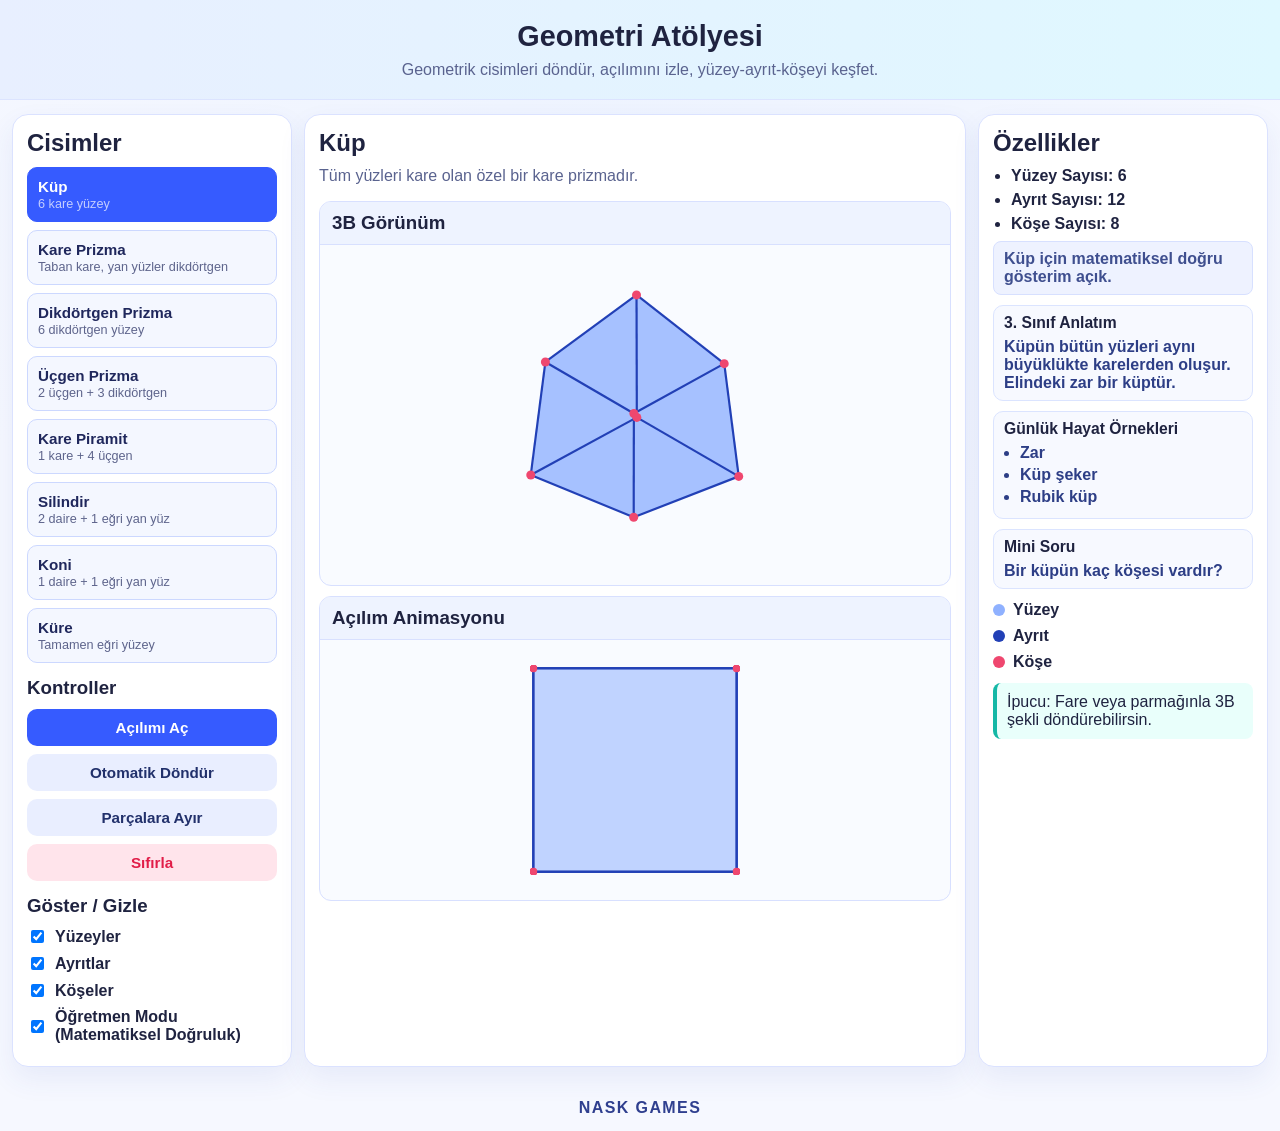
==== tools/geometri/index.html @ 809a8f54 "Update site content and legal pages" ====
<!doctype html>
<html lang="tr">
<head>
  <meta charset="UTF-8">
  <meta name="viewport" content="width=device-width, initial-scale=1.0">
  <title>Geometri Atölyesi - İlkokul 3. Sınıf</title>
  <link rel="stylesheet" href="style.css">
</head>
<body>
  <header class="topbar">
    <h1>Geometri Atölyesi</h1>
    <p>Geometrik cisimleri döndür, açılımını izle, yüzey-ayrıt-köşeyi keşfet.</p>
  </header>

  <main class="layout">
    <aside class="panel controls">
      <h2>Cisimler</h2>
      <div id="shapeButtons" class="shape-list"></div>

      <h3>Kontroller</h3>
      <div class="actions">
        <button id="toggleOpenBtn" class="btn primary">Açılımı Aç</button>
        <button id="toggleRotateBtn" class="btn">Otomatik Döndür</button>
        <button id="toggleExplodeBtn" class="btn">Parçalara Ayır</button>
        <button id="resetBtn" class="btn danger">Sıfırla</button>
      </div>

      <h3>Göster / Gizle</h3>
      <label class="check"><input id="showFaces" type="checkbox" checked> Yüzeyler</label>
      <label class="check"><input id="showEdges" type="checkbox" checked> Ayrıtlar</label>
      <label class="check"><input id="showVertices" type="checkbox" checked> Köşeler</label>
      <label class="check"><input id="strictMode" type="checkbox" checked> Öğretmen Modu (Matematiksel Doğruluk)</label>
    </aside>

    <section class="panel viewer">
      <h2 id="shapeTitle">Küp</h2>
      <p id="shapeDesc"></p>

      <div class="canvas-card">
        <h3>3B Görünüm</h3>
        <canvas id="mainCanvas"></canvas>
      </div>

      <div class="canvas-card">
        <h3>Açılım Animasyonu</h3>
        <canvas id="netCanvas"></canvas>
      </div>
    </section>

    <aside class="panel info">
      <h2>Özellikler</h2>
      <ul id="shapeProps"></ul>
      <p id="shapeNote" class="note"></p>
      <div class="learn-box">
        <h3>3. Sınıf Anlatım</h3>
        <p id="shapeKidInfo"></p>
      </div>
      <div class="learn-box">
        <h3>Günlük Hayat Örnekleri</h3>
        <ul id="shapeExamples"></ul>
      </div>
      <div class="learn-box">
        <h3>Mini Soru</h3>
        <p id="shapeQuestion"></p>
      </div>
      <div class="legend">
        <span><i class="dot face"></i> Yüzey</span>
        <span><i class="dot edge"></i> Ayrıt</span>
        <span><i class="dot vertex"></i> Köşe</span>
      </div>
      <p class="tip">İpucu: Fare veya parmağınla 3B şekli döndürebilirsin.</p>
    </aside>
  </main>

  <footer class="signature">NASK GAMES</footer>

  <script src="app.js"></script>
</body>
</html>
---- tools/geometri/style.css ----
:root {
  --bg: #f4f7ff;
  --panel: #ffffff;
  --text: #1f2340;
  --muted: #5a638f;
  --accent: #365bff;
  --accent-2: #14b8a6;
  --danger: #e11d48;
  --edge: #2240b6;
}

* { box-sizing: border-box; }

body {
  margin: 0;
  font-family: "Segoe UI", Arial, sans-serif;
  color: var(--text);
  background: radial-gradient(circle at top, #edf3ff, #f6f8ff 60%);
}

.topbar {
  text-align: center;
  padding: 20px 14px;
  border-bottom: 1px solid #dce4ff;
  background: linear-gradient(90deg, #e8efff, #dff8ff);
}

.topbar h1 { margin: 0; font-size: 1.8rem; }
.topbar p { margin: 8px 0 0; color: var(--muted); }

.layout {
  max-width: 1320px;
  margin: 14px auto;
  padding: 0 12px 18px;
  display: grid;
  gap: 12px;
  grid-template-columns: 280px 1fr 290px;
}

.panel {
  background: var(--panel);
  border: 1px solid #dbe2ff;
  border-radius: 16px;
  padding: 14px;
  box-shadow: 0 12px 28px rgba(49, 72, 174, 0.08);
}

h2, h3 { margin: 0 0 10px; }
.controls h3 { margin-top: 14px; }

.shape-list {
  display: grid;
  gap: 8px;
}

.shape-btn {
  text-align: left;
  border: 1px solid #ccd8ff;
  border-radius: 10px;
  background: #f4f7ff;
  padding: 10px;
  cursor: pointer;
  font-size: 0.95rem;
  font-weight: 600;
  color: #1f275c;
}

.shape-btn small {
  display: block;
  font-weight: 500;
  opacity: 0.7;
  margin-top: 2px;
}

.shape-btn.active {
  background: #365bff;
  color: #fff;
  border-color: #365bff;
}

.actions {
  display: grid;
  gap: 8px;
}

.btn {
  border: 0;
  border-radius: 10px;
  padding: 10px;
  cursor: pointer;
  font-size: 0.95rem;
  font-weight: 700;
  background: #e9eeff;
  color: #21306b;
}

.btn.primary { background: var(--accent); color: #fff; }
.btn.danger { background: #ffe4eb; color: var(--danger); }

.check {
  display: flex;
  align-items: center;
  gap: 8px;
  margin: 8px 0;
  font-weight: 600;
}

.viewer p {
  margin-top: 0;
  color: var(--muted);
}

.canvas-card {
  margin-top: 10px;
  border: 1px solid #d8e0ff;
  border-radius: 12px;
  overflow: hidden;
  background: #f9fbff;
}

.canvas-card h3 {
  margin: 0;
  padding: 10px 12px;
  background: #eef3ff;
  border-bottom: 1px solid #d8e0ff;
}

canvas {
  width: 100%;
  height: 340px;
  display: block;
  touch-action: none;
}

#netCanvas {
  height: 260px;
}

.info ul {
  margin: 0;
  padding-left: 18px;
}

.info li {
  margin: 6px 0;
  font-weight: 600;
}

.legend {
  margin-top: 12px;
  display: grid;
  gap: 8px;
}

.legend span {
  display: flex;
  align-items: center;
  gap: 8px;
  font-weight: 600;
}

.dot {
  width: 12px;
  height: 12px;
  border-radius: 50%;
  display: inline-block;
}

.dot.face { background: #8fb1ff; }
.dot.edge { background: var(--edge); }
.dot.vertex { background: #ef476f; }

.tip {
  margin-top: 12px;
  border-left: 4px solid var(--accent-2);
  background: #e9fffb;
  padding: 10px;
  border-radius: 8px;
}

.note {
  margin: 8px 0 0;
  color: #3f4f8f;
  background: #eef2ff;
  border: 1px solid #d7e0ff;
  border-radius: 8px;
  padding: 8px 10px;
  font-weight: 600;
}

.learn-box {
  margin-top: 10px;
  border: 1px solid #dbe4ff;
  border-radius: 10px;
  background: #f7f9ff;
  padding: 8px 10px;
}

.learn-box h3 {
  margin: 0 0 6px;
  font-size: 0.98rem;
}

.learn-box p,
.learn-box ul {
  margin: 0;
  color: #2d3e86;
  font-weight: 600;
}

.learn-box ul {
  padding-left: 16px;
}

.learn-box li {
  margin: 4px 0;
}

.signature {
  text-align: center;
  font-weight: 800;
  letter-spacing: 1.4px;
  color: #2f3f8f;
  margin: 6px 0 14px;
  user-select: none;
}

@media (max-width: 1050px) {
  .layout {
    grid-template-columns: 1fr;
  }
  canvas { height: 300px; }
  #netCanvas { height: 230px; }
}
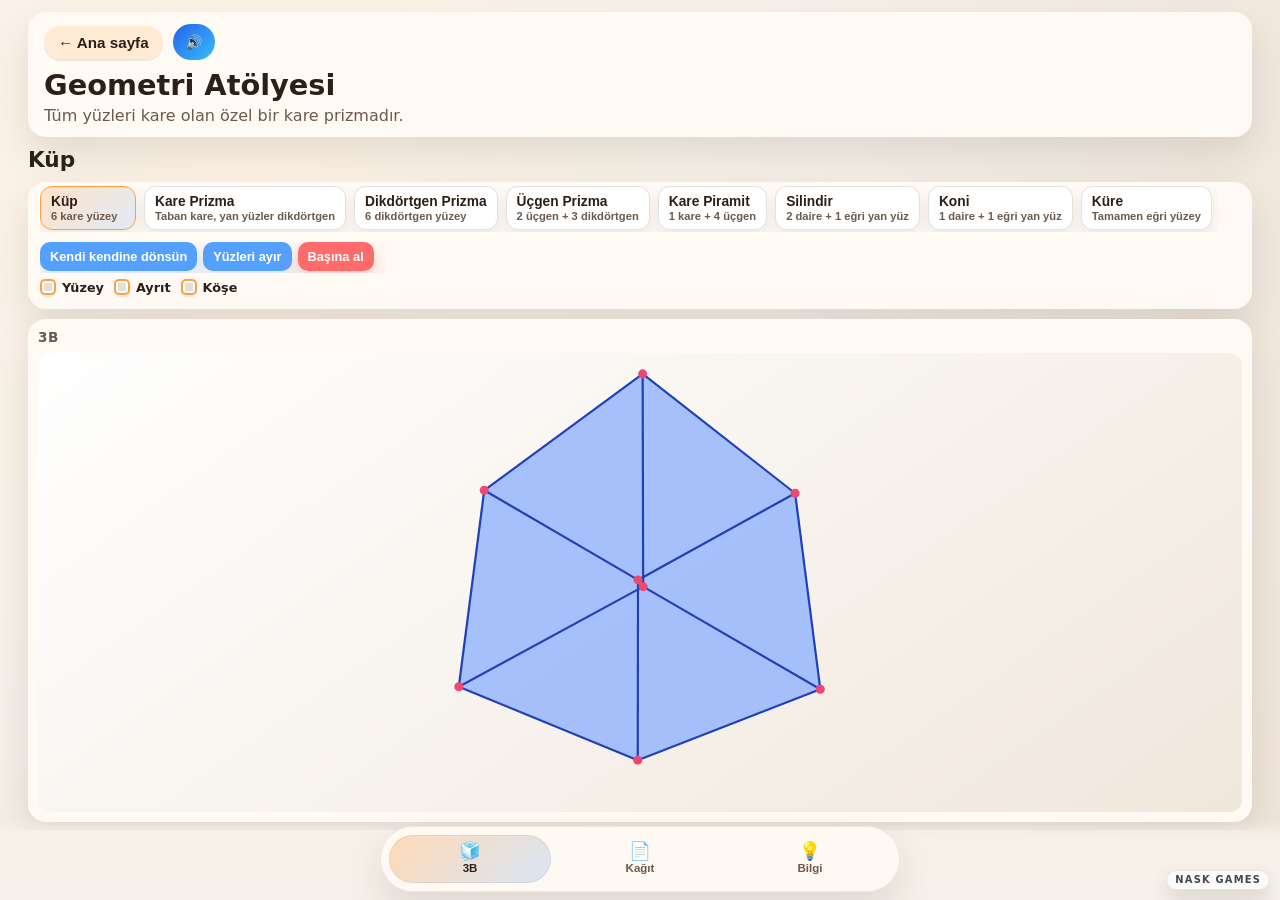
==== commit 1cb45e59: "Clean rebuild from local files" ====
--- a/tools/geometri/index.html
+++ b/tools/geometri/index.html
@@ -2,78 +2,117 @@
 <html lang="tr">
 <head>
   <meta charset="UTF-8">
-  <meta name="viewport" content="width=device-width, initial-scale=1.0">
-  <title>Geometri Atölyesi - İlkokul 3. Sınıf</title>
+  <meta name="viewport" content="width=device-width, initial-scale=1.0, viewport-fit=cover">
+  <title>Geometri Atölyesi</title>
+  <link rel="stylesheet" href="../tool-sound.css" />
   <link rel="stylesheet" href="style.css">
 </head>
-<body>
-  <header class="topbar">
-    <h1>Geometri Atölyesi</h1>
-    <p>Geometrik cisimleri döndür, açılımını izle, yüzey-ayrıt-köşeyi keşfet.</p>
-  </header>
+<body class="geo-app">
+  <div class="geo-app-flow">
+    <header class="topbar">
+      <div class="topbar-row topbar-row--with-sound">
+        <button type="button" class="btn-back" id="backToDuellomatik" aria-label="Düellomatik ana sayfaya dön">← Ana sayfa</button>
+        <button type="button" class="chip-btn--sound" id="toggle-sound" aria-pressed="false" title="Seslendir">🔊</button>
+      </div>
+      <div class="title-wrap">
+        <h1>Geometri Atölyesi</h1>
+        <p id="shapeDesc">Şekilleri çevir; kağıt halini ve bilgileri keşfet.</p>
+      </div>
+    </header>
 
-  <main class="layout">
-    <aside class="panel controls">
-      <h2>Cisimler</h2>
-      <div id="shapeButtons" class="shape-list"></div>
-
-      <h3>Kontroller</h3>
-      <div class="actions">
-        <button id="toggleOpenBtn" class="btn primary">Açılımı Aç</button>
-        <button id="toggleRotateBtn" class="btn">Otomatik Döndür</button>
-        <button id="toggleExplodeBtn" class="btn">Parçalara Ayır</button>
-        <button id="resetBtn" class="btn danger">Sıfırla</button>
+    <main class="app-main">
+      <div class="app-main-head">
+        <h2 id="shapeTitle">Küp</h2>
       </div>
 
-      <h3>Göster / Gizle</h3>
-      <label class="check"><input id="showFaces" type="checkbox" checked> Yüzeyler</label>
-      <label class="check"><input id="showEdges" type="checkbox" checked> Ayrıtlar</label>
-      <label class="check"><input id="showVertices" type="checkbox" checked> Köşeler</label>
-      <label class="check"><input id="strictMode" type="checkbox" checked> Öğretmen Modu (Matematiksel Doğruluk)</label>
-    </aside>
-
-    <section class="panel viewer">
-      <h2 id="shapeTitle">Küp</h2>
-      <p id="shapeDesc"></p>
-
-      <div class="canvas-card">
-        <h3>3B Görünüm</h3>
-        <canvas id="mainCanvas"></canvas>
+      <div id="geo-controls-rail" class="geo-controls-rail">
+        <button type="button" class="geo-controls-toggle" id="geo-controls-toggle" aria-expanded="false" aria-controls="geo-controls-drawer">
+          <span class="geo-controls-toggle-text">Şekil ve ayarlar</span>
+          <span class="geo-controls-toggle-chev" aria-hidden="true">▼</span>
+        </button>
+        <div id="geo-controls-drawer" class="geo-controls-drawer" aria-hidden="true">
+          <div class="geo-controls-drawer-inner">
+            <div id="shapeButtons" class="shape-scroll"></div>
+            <section class="sticky-controls" id="sticky-controls" data-active-tab="3d">
+              <div class="action-row" id="action-row">
+                <button id="toggleOpenBtn" class="btn primary tab-only-net" type="button">Kağıttaki gibi göster</button>
+                <button id="toggleRotateBtn" class="btn tab-only-not-info" type="button">Kendi kendine dönsün</button>
+                <button id="toggleExplodeBtn" class="btn tab-only-3d" type="button">Yüzleri ayır</button>
+                <button id="resetBtn" class="btn danger" type="button">Başına al</button>
+              </div>
+              <div class="toggle-row" id="geometry-toggles">
+                <label class="geo-toggle">
+                  <input id="showFaces" class="geo-toggle-input" type="checkbox" checked>
+                  <span class="geo-toggle-mark" aria-hidden="true"></span>
+                  <span class="geo-toggle-label">Yüzey</span>
+                </label>
+                <label class="geo-toggle">
+                  <input id="showEdges" class="geo-toggle-input" type="checkbox" checked>
+                  <span class="geo-toggle-mark" aria-hidden="true"></span>
+                  <span class="geo-toggle-label">Ayrıt</span>
+                </label>
+                <label class="geo-toggle">
+                  <input id="showVertices" class="geo-toggle-input" type="checkbox" checked>
+                  <span class="geo-toggle-mark" aria-hidden="true"></span>
+                  <span class="geo-toggle-label">Köşe</span>
+                </label>
+              </div>
+            </section>
+          </div>
+        </div>
       </div>
 
-      <div class="canvas-card">
-        <h3>Açılım Animasyonu</h3>
-        <canvas id="netCanvas"></canvas>
+      <div class="view-panels">
+        <section id="panel-view-3d" class="view-panel active">
+          <h3 class="view-panel-tag">3B</h3>
+          <canvas id="mainCanvas"></canvas>
+        </section>
+
+        <section id="panel-view-net" class="view-panel">
+          <h3 class="view-panel-tag">Kağıt</h3>
+          <canvas id="netCanvas"></canvas>
+        </section>
+
+        <section id="panel-view-info" class="view-panel">
+          <h3 class="view-panel-tag">Bilgi</h3>
+          <ul id="shapeProps"></ul>
+          <p id="shapeNote" class="note"></p>
+          <div class="learn-box">
+            <h4>Sana anlatım</h4>
+            <p id="shapeKidInfo"></p>
+          </div>
+          <div class="learn-box">
+            <h4>Hayattan örnekler</h4>
+            <ul id="shapeExamples"></ul>
+          </div>
+          <div class="learn-box">
+            <h4>Mini soru</h4>
+            <p id="shapeQuestion"></p>
+          </div>
+        </section>
       </div>
-    </section>
+    </main>
+  </div>
 
-    <aside class="panel info">
-      <h2>Özellikler</h2>
-      <ul id="shapeProps"></ul>
-      <p id="shapeNote" class="note"></p>
-      <div class="learn-box">
-        <h3>3. Sınıf Anlatım</h3>
-        <p id="shapeKidInfo"></p>
-      </div>
-      <div class="learn-box">
-        <h3>Günlük Hayat Örnekleri</h3>
-        <ul id="shapeExamples"></ul>
-      </div>
-      <div class="learn-box">
-        <h3>Mini Soru</h3>
-        <p id="shapeQuestion"></p>
-      </div>
-      <div class="legend">
-        <span><i class="dot face"></i> Yüzey</span>
-        <span><i class="dot edge"></i> Ayrıt</span>
-        <span><i class="dot vertex"></i> Köşe</span>
-      </div>
-      <p class="tip">İpucu: Fare veya parmağınla 3B şekli döndürebilirsin.</p>
-    </aside>
-  </main>
+  <div class="geo-bottom-dock" role="navigation" aria-label="Görünüm">
+    <nav class="bottom-tabs" aria-label="Görünüm seç">
+      <button class="tab-btn active" type="button" data-tab="3d" title="Üç boyutlu model">
+        <span class="tab-ico" aria-hidden="true">🧊</span>
+        <span class="tab-lbl">3B</span>
+      </button>
+      <button class="tab-btn" type="button" data-tab="net" title="Kağıt üstündeki açılım">
+        <span class="tab-ico" aria-hidden="true">📄</span>
+        <span class="tab-lbl">Kağıt</span>
+      </button>
+      <button class="tab-btn" type="button" data-tab="info" title="Bilgi ve soru">
+        <span class="tab-ico" aria-hidden="true">💡</span>
+        <span class="tab-lbl">Bilgi</span>
+      </button>
+    </nav>
+  </div>
 
   <footer class="signature">NASK GAMES</footer>
-
+  <script src="../tool-sound.js"></script>
   <script src="app.js"></script>
 </body>
 </html>
--- a/tools/tool-sound.css
+++ b/tools/tool-sound.css
@@ -0,0 +1,39 @@
+/* Ses butonu — noktalama atölyesi ile uyumlu */
+.chip-btn--sound {
+  border: none;
+  border-radius: 999px;
+  padding: 10px 12px;
+  font-weight: 800;
+  font-size: 0.88rem;
+  cursor: pointer;
+  color: #fff;
+  background: linear-gradient(135deg, #2563eb, #38bdf8);
+  white-space: nowrap;
+  flex-shrink: 0;
+}
+
+.chip-btn--sound[aria-pressed="true"] {
+  box-shadow: 0 0 0 3px rgba(37, 99, 235, 0.35);
+}
+
+.topbar--with-sound {
+  display: grid;
+  grid-template-columns: auto 1fr auto;
+  gap: 10px;
+  align-items: center;
+}
+
+.topbar-row--with-sound {
+  display: flex;
+  align-items: center;
+  justify-content: space-between;
+  gap: 10px;
+  width: 100%;
+}
+
+.topbar-row--with-sound .topbar-row-end {
+  display: flex;
+  align-items: center;
+  gap: 8px;
+  margin-left: auto;
+}
--- a/tools/geometri/style.css
+++ b/tools/geometri/style.css
@@ -1,234 +1,567 @@
 :root {
-  --bg: #f4f7ff;
-  --panel: #ffffff;
-  --text: #1f2340;
-  --muted: #5a638f;
-  --accent: #365bff;
-  --accent-2: #14b8a6;
-  --danger: #e11d48;
-  --edge: #2240b6;
-}
-
-* { box-sizing: border-box; }
-
-body {
-  margin: 0;
-  font-family: "Segoe UI", Arial, sans-serif;
-  color: var(--text);
-  background: radial-gradient(circle at top, #edf3ff, #f6f8ff 60%);
+  --bg: #f6f1ea;
+  --panel: #fffaf4;
+  --ink: #2b1f16;
+  --muted: #6b5a4d;
+  --accent: #ff9f43;
+  --accent-2: #54a0ff;
+  --danger: #ff6b6b;
+  --shadow: 0 18px 40px rgba(43, 31, 22, 0.12);
+  --radius: 18px;
+  --geo-dock-h: 70px;
+}
+
+*,
+*::before,
+*::after {
+  box-sizing: border-box;
+}
+
+body.geo-app {
+  margin: 0;
+  min-height: 100dvh;
+  font-family: "Segoe UI", system-ui, -apple-system, sans-serif;
+  background: radial-gradient(circle at 20% 20%, #fff4e6, #f6f1ea 45%, #efe4d8);
+  color: var(--ink);
+  display: flex;
+  flex-direction: column;
+  padding-bottom: calc(var(--geo-dock-h) + env(safe-area-inset-bottom, 0px));
+}
+
+.geo-app-flow {
+  flex: 1;
+  min-height: 0;
+  display: flex;
+  flex-direction: column;
+  padding: 12px clamp(12px, 3vw, 28px) 8px;
+  gap: 10px;
+  overflow: hidden;
 }
 
 .topbar {
-  text-align: center;
-  padding: 20px 14px;
-  border-bottom: 1px solid #dce4ff;
-  background: linear-gradient(90deg, #e8efff, #dff8ff);
-}
-
-.topbar h1 { margin: 0; font-size: 1.8rem; }
-.topbar p { margin: 8px 0 0; color: var(--muted); }
-
-.layout {
-  max-width: 1320px;
-  margin: 14px auto;
-  padding: 0 12px 18px;
+  background: var(--panel);
+  border-radius: var(--radius);
+  padding: 12px 16px;
+  box-shadow: var(--shadow);
+  display: flex;
+  flex-direction: column;
+  gap: 8px;
+}
+
+.topbar-row {
+  display: flex;
+  align-items: center;
+  justify-content: flex-start;
+}
+
+.btn-back {
+  border: none;
+  background: rgba(255, 159, 67, 0.18);
+  color: var(--ink);
+  font-weight: 700;
+  font-size: 0.95rem;
+  padding: 8px 14px;
+  border-radius: 999px;
+  cursor: pointer;
+  box-shadow: 0 2px 0 rgba(43, 31, 22, 0.08);
+}
+
+.btn-back:hover {
+  background: rgba(255, 159, 67, 0.28);
+}
+
+.title-wrap h1 {
+  margin: 0;
+  font-size: clamp(1.35rem, 3vw, 1.8rem);
+}
+
+.title-wrap p {
+  margin: 4px 0 0;
+  color: var(--muted);
+}
+
+.app-main {
+  flex: 1;
+  min-height: 0;
+  display: flex;
+  flex-direction: column;
+  gap: 10px;
+}
+
+.app-main-head {
+  display: flex;
+  align-items: center;
+  justify-content: space-between;
+  gap: 10px;
+}
+
+.app-main-head h2 {
+  margin: 0;
+  font-size: clamp(1.1rem, 2.4vw, 1.35rem);
+}
+
+/* Akordeon: modelin üstüne binmez, main içinde yer kaplar */
+.geo-controls-rail {
+  flex-shrink: 0;
+  background: var(--panel);
+  border-radius: var(--radius);
+  box-shadow: var(--shadow);
+  overflow: hidden;
+}
+
+.geo-controls-toggle {
+  width: 100%;
+  display: flex;
+  align-items: center;
+  justify-content: space-between;
+  gap: 10px;
+  padding: 12px 14px;
+  border: none;
+  background: linear-gradient(135deg, rgba(255, 159, 67, 0.2), rgba(84, 160, 255, 0.15));
+  color: var(--ink);
+  font-weight: 800;
+  font-size: 0.95rem;
+  cursor: pointer;
+  font-family: inherit;
+  position: relative;
+  z-index: 1;
+}
+
+/* Kapalıyken altta kalan ince çizgiyi ört (açıkken animasyonu bozmasın) */
+.geo-controls-rail:not(.is-expanded) .geo-controls-toggle {
+  margin-bottom: -1px;
+  padding-bottom: 13px;
+}
+
+.geo-controls-toggle:hover {
+  filter: brightness(1.02);
+}
+
+.geo-controls-toggle-chev {
+  font-size: 0.7rem;
+  opacity: 0.75;
+  transition: transform 0.2s ease;
+}
+
+.geo-controls-rail.is-expanded .geo-controls-toggle-chev {
+  transform: rotate(180deg);
+}
+
+.geo-controls-drawer {
   display: grid;
-  gap: 12px;
-  grid-template-columns: 280px 1fr 290px;
-}
-
-.panel {
-  background: var(--panel);
-  border: 1px solid #dbe2ff;
-  border-radius: 16px;
-  padding: 14px;
-  box-shadow: 0 12px 28px rgba(49, 72, 174, 0.08);
-}
-
-h2, h3 { margin: 0 0 10px; }
-.controls h3 { margin-top: 14px; }
-
-.shape-list {
-  display: grid;
+  grid-template-rows: 0fr;
+  transition: grid-template-rows 0.28s ease;
+  overflow: hidden;
+  min-height: 0;
+  contain: paint;
+}
+
+.geo-controls-rail:not(.is-expanded) .geo-controls-drawer {
+  pointer-events: none;
+}
+
+.geo-controls-rail.is-expanded .geo-controls-drawer {
+  grid-template-rows: 1fr;
+}
+
+.geo-controls-drawer-inner {
+  min-height: 0;
+  overflow: hidden;
+  display: flex;
+  flex-direction: column;
+  gap: 10px;
+  padding: 0 12px 12px;
+  max-height: min(32vh, 210px);
+}
+
+.geo-controls-rail.is-expanded .geo-controls-drawer-inner {
+  overflow-y: auto;
+  -webkit-overflow-scrolling: touch;
+}
+
+.shape-scroll {
+  display: flex;
   gap: 8px;
+  overflow-x: auto;
+  padding-bottom: 2px;
+  scrollbar-width: thin;
 }
 
 .shape-btn {
+  border: 1px solid rgba(43, 31, 22, 0.12);
+  background: #fff;
+  border-radius: 12px;
+  padding: 7px 10px;
+  min-width: 96px;
+  cursor: pointer;
   text-align: left;
-  border: 1px solid #ccd8ff;
-  border-radius: 10px;
-  background: #f4f7ff;
-  padding: 10px;
-  cursor: pointer;
-  font-size: 0.95rem;
-  font-weight: 600;
-  color: #1f275c;
+  font-weight: 700;
+  font-size: 0.86rem;
+  color: var(--ink);
+  box-shadow: 0 6px 14px rgba(43, 31, 22, 0.08);
+  flex: 0 0 auto;
 }
 
 .shape-btn small {
   display: block;
-  font-weight: 500;
-  opacity: 0.7;
-  margin-top: 2px;
+  color: var(--muted);
+  font-weight: 600;
+  font-size: 0.7rem;
+  margin-top: 1px;
 }
 
 .shape-btn.active {
-  background: #365bff;
+  border-color: var(--accent);
+  background: linear-gradient(135deg, rgba(255, 159, 67, 0.25), rgba(84, 160, 255, 0.18));
+}
+
+.sticky-controls {
+  display: flex;
+  flex-direction: column;
+  gap: 6px;
+}
+
+.sticky-controls[data-active-tab="info"] .action-row,
+.sticky-controls[data-active-tab="info"] .toggle-row {
+  display: none;
+}
+
+.sticky-controls[data-active-tab="3d"] .tab-only-net {
+  display: none;
+}
+
+.sticky-controls[data-active-tab="net"] .tab-only-3d {
+  display: none;
+}
+
+.sticky-controls[data-active-tab="info"] .tab-only-not-info {
+  display: none;
+}
+
+.action-row {
+  display: flex;
+  flex-wrap: nowrap;
+  gap: 6px;
+  overflow-x: auto;
+  padding-bottom: 2px;
+}
+
+.btn {
+  border: none;
+  border-radius: 10px;
+  padding: 7px 10px;
+  font-weight: 700;
+  font-size: 0.8rem;
+  white-space: nowrap;
+  cursor: pointer;
   color: #fff;
-  border-color: #365bff;
-}
-
-.actions {
-  display: grid;
+  background: var(--accent-2);
+  box-shadow: 0 8px 18px rgba(84, 160, 255, 0.25);
+}
+
+.btn.primary {
+  background: var(--accent);
+  color: #2b1f16;
+  box-shadow: 0 8px 18px rgba(255, 159, 67, 0.35);
+}
+
+.btn.danger {
+  background: var(--danger);
+  box-shadow: 0 8px 18px rgba(255, 107, 107, 0.35);
+}
+
+.toggle-row {
+  display: flex;
+  flex-wrap: nowrap;
+  overflow-x: auto;
+  gap: 8px 10px;
+  padding-bottom: 2px;
+  align-items: center;
+}
+
+.geo-toggle {
+  display: inline-flex;
+  align-items: center;
+  gap: 6px;
+  cursor: pointer;
+  font-weight: 700;
+  font-size: 0.8rem;
+  color: var(--ink);
+  user-select: none;
+  white-space: nowrap;
+}
+
+.geo-toggle-input {
+  position: absolute;
+  opacity: 0;
+  width: 0;
+  height: 0;
+}
+
+.geo-toggle-mark {
+  width: 16px;
+  height: 16px;
+  border-radius: 5px;
+  border: 2px solid rgba(43, 31, 22, 0.22);
+  background: #fff;
+  box-shadow: inset 0 0 0 2px #fff;
+  display: inline-grid;
+  place-items: center;
+  transition: border-color 0.15s ease, background 0.15s ease, box-shadow 0.15s ease;
+}
+
+.geo-toggle-input:checked + .geo-toggle-mark {
+  border-color: var(--accent);
+  background: linear-gradient(135deg, rgba(255, 159, 67, 0.35), rgba(84, 160, 255, 0.28));
+  box-shadow: inset 0 0 0 2px #fff, 0 2px 0 rgba(43, 31, 22, 0.08);
+}
+
+.geo-toggle-input:focus-visible + .geo-toggle-mark {
+  outline: 2px solid var(--accent-2);
+  outline-offset: 2px;
+}
+
+.view-panels {
+  flex: 1;
+  min-height: 0;
+  position: relative;
+}
+
+.view-panel {
+  position: absolute;
+  inset: 0;
+  background: var(--panel);
+  border-radius: var(--radius);
+  box-shadow: var(--shadow);
+  padding: 10px;
+  display: none;
+  flex-direction: column;
   gap: 8px;
-}
-
-.btn {
-  border: 0;
-  border-radius: 10px;
-  padding: 10px;
-  cursor: pointer;
-  font-size: 0.95rem;
-  font-weight: 700;
-  background: #e9eeff;
-  color: #21306b;
-}
-
-.btn.primary { background: var(--accent); color: #fff; }
-.btn.danger { background: #ffe4eb; color: var(--danger); }
-
-.check {
-  display: flex;
-  align-items: center;
-  gap: 8px;
-  margin: 8px 0;
-  font-weight: 600;
-}
-
-.viewer p {
-  margin-top: 0;
-  color: var(--muted);
-}
-
-.canvas-card {
-  margin-top: 10px;
-  border: 1px solid #d8e0ff;
+  overflow: hidden;
+}
+
+.view-panel.active {
+  display: flex;
+}
+
+.view-panel-tag {
+  margin: 0;
+  font-size: 0.85rem;
+  letter-spacing: 0.04em;
+  text-transform: uppercase;
+  color: var(--muted);
+}
+
+canvas#mainCanvas,
+canvas#netCanvas {
+  flex: 1;
+  width: 100%;
+  min-height: 0;
   border-radius: 12px;
-  overflow: hidden;
-  background: #f9fbff;
-}
-
-.canvas-card h3 {
-  margin: 0;
+  background: linear-gradient(145deg, #fff, #f0e7dc);
+  touch-action: none;
+}
+
+#shapeProps {
+  margin: 0;
+  padding-left: 18px;
+  color: var(--muted);
+}
+
+.note {
+  margin: 0;
+  color: var(--muted);
+}
+
+.learn-box {
+  border: 1px dashed rgba(43, 31, 22, 0.15);
+  border-radius: 12px;
   padding: 10px 12px;
-  background: #eef3ff;
-  border-bottom: 1px solid #d8e0ff;
-}
-
-canvas {
-  width: 100%;
-  height: 340px;
-  display: block;
-  touch-action: none;
-}
-
-#netCanvas {
-  height: 260px;
-}
-
-.info ul {
-  margin: 0;
-  padding-left: 18px;
-}
-
-.info li {
-  margin: 6px 0;
-  font-weight: 600;
-}
-
-.legend {
-  margin-top: 12px;
-  display: grid;
-  gap: 8px;
-}
-
-.legend span {
-  display: flex;
-  align-items: center;
-  gap: 8px;
-  font-weight: 600;
-}
-
-.dot {
-  width: 12px;
-  height: 12px;
-  border-radius: 50%;
-  display: inline-block;
-}
-
-.dot.face { background: #8fb1ff; }
-.dot.edge { background: var(--edge); }
-.dot.vertex { background: #ef476f; }
-
-.tip {
-  margin-top: 12px;
-  border-left: 4px solid var(--accent-2);
-  background: #e9fffb;
-  padding: 10px;
-  border-radius: 8px;
-}
-
-.note {
-  margin: 8px 0 0;
-  color: #3f4f8f;
-  background: #eef2ff;
-  border: 1px solid #d7e0ff;
-  border-radius: 8px;
-  padding: 8px 10px;
-  font-weight: 600;
-}
-
-.learn-box {
-  margin-top: 10px;
-  border: 1px solid #dbe4ff;
-  border-radius: 10px;
-  background: #f7f9ff;
-  padding: 8px 10px;
-}
-
-.learn-box h3 {
+  background: #fff;
+}
+
+.learn-box h4 {
   margin: 0 0 6px;
-  font-size: 0.98rem;
 }
 
 .learn-box p,
 .learn-box ul {
   margin: 0;
-  color: #2d3e86;
-  font-weight: 600;
-}
-
-.learn-box ul {
-  padding-left: 16px;
-}
-
-.learn-box li {
-  margin: 4px 0;
+  color: var(--muted);
+}
+
+.geo-bottom-dock {
+  position: fixed;
+  left: 0;
+  right: 0;
+  bottom: 0;
+  z-index: 500;
+  padding: 8px clamp(12px, 3vw, 28px) calc(8px + env(safe-area-inset-bottom, 0px));
+  background: linear-gradient(180deg, rgba(246, 241, 234, 0), rgba(246, 241, 234, 0.92) 28%, #f6f1ea);
+  pointer-events: none;
+}
+
+.geo-bottom-dock > * {
+  pointer-events: auto;
+}
+
+.bottom-tabs {
+  max-width: 520px;
+  margin: 0 auto;
+  display: grid;
+  grid-template-columns: repeat(3, 1fr);
+  gap: 8px;
+  background: rgba(255, 250, 244, 0.92);
+  border-radius: 999px;
+  padding: 8px;
+  box-shadow: var(--shadow);
+  border: 1px solid rgba(43, 31, 22, 0.08);
+}
+
+.tab-btn {
+  border: none;
+  border-radius: 999px;
+  padding: 8px 6px;
+  background: transparent;
+  font-weight: 800;
+  color: var(--muted);
+  cursor: pointer;
+  display: flex;
+  flex-direction: column;
+  align-items: center;
+  gap: 2px;
+  font-size: 0.72rem;
+  line-height: 1.1;
+}
+
+.tab-btn .tab-ico {
+  font-size: 1.1rem;
+  line-height: 1;
+}
+
+.tab-btn.active {
+  background: linear-gradient(135deg, rgba(255, 159, 67, 0.35), rgba(84, 160, 255, 0.22));
+  color: var(--ink);
+  box-shadow: inset 0 0 0 1px rgba(43, 31, 22, 0.06);
 }
 
 .signature {
-  text-align: center;
+  position: fixed;
+  right: calc(max(10px, env(safe-area-inset-right, 0px) + 10px));
+  bottom: calc(max(10px, env(safe-area-inset-bottom, 0px) + 10px));
+  z-index: 999;
+  margin: 0;
+  padding: 4px 8px;
+  border-radius: 999px;
+  border: 1px solid rgba(15, 23, 42, 0.12);
+  background: rgba(255, 255, 255, 0.86);
+  backdrop-filter: blur(10px);
+  box-shadow: 0 10px 22px rgba(2, 6, 23, 0.18), inset 0 1px 0 rgba(255, 255, 255, 0.8);
+  color: #0f172a;
+  font-size: 0.62rem;
+  letter-spacing: 0.12em;
   font-weight: 800;
-  letter-spacing: 1.4px;
-  color: #2f3f8f;
-  margin: 6px 0 14px;
+  line-height: 1;
+  opacity: 0.78;
+  pointer-events: none;
   user-select: none;
 }
 
-@media (max-width: 1050px) {
-  .layout {
-    grid-template-columns: 1fr;
-  }
-  canvas { height: 300px; }
-  #netCanvas { height: 230px; }
-}
+@media (max-width: 979px) {
+  .geo-app-flow {
+    padding: 8px 10px 6px;
+    gap: 8px;
+  }
+
+  .topbar {
+    padding: 8px 10px;
+    gap: 6px;
+  }
+
+  .btn-back {
+    font-size: 0.8rem;
+    padding: 6px 10px;
+  }
+
+  .title-wrap h1 {
+    font-size: clamp(1rem, 4.2vw, 1.2rem);
+  }
+
+  .title-wrap p {
+    margin-top: 2px;
+    font-size: 0.8rem;
+  }
+
+  .app-main-head h2 {
+    font-size: 1rem;
+  }
+
+  .geo-controls-rail {
+    border-radius: 14px;
+  }
+
+  .geo-controls-toggle {
+    padding: 9px 10px;
+    font-size: 0.86rem;
+  }
+
+  .geo-controls-drawer-inner {
+    gap: 6px;
+    padding: 0 8px 8px;
+    max-height: min(24vh, 150px);
+  }
+
+  .view-panel {
+    border-radius: 14px;
+    padding: 8px;
+  }
+
+  .view-panel-tag {
+    font-size: 0.72rem;
+  }
+
+  .signature {
+    right: 10px;
+    bottom: calc(var(--geo-dock-h) + env(safe-area-inset-bottom, 0px) + 6px);
+    font-size: 0.56rem;
+    letter-spacing: 0.1em;
+    padding: 3px 7px;
+    opacity: 0.72;
+  }
+}
+
+@media (max-width: 640px) {
+  .title-wrap p {
+    display: none;
+  }
+
+  .geo-controls-drawer-inner {
+    max-height: min(20vh, 116px);
+  }
+
+  .bottom-tabs {
+    padding: 6px;
+    gap: 6px;
+  }
+
+  .tab-btn {
+    padding: 7px 4px;
+    font-size: 0.68rem;
+  }
+}
+
+@media (min-width: 980px) {
+  .geo-controls-toggle {
+    display: none;
+  }
+
+  .geo-controls-drawer {
+    grid-template-rows: 1fr;
+  }
+
+  .geo-controls-drawer-inner {
+    max-height: none;
+    overflow: visible;
+    padding-top: 4px;
+  }
+}
